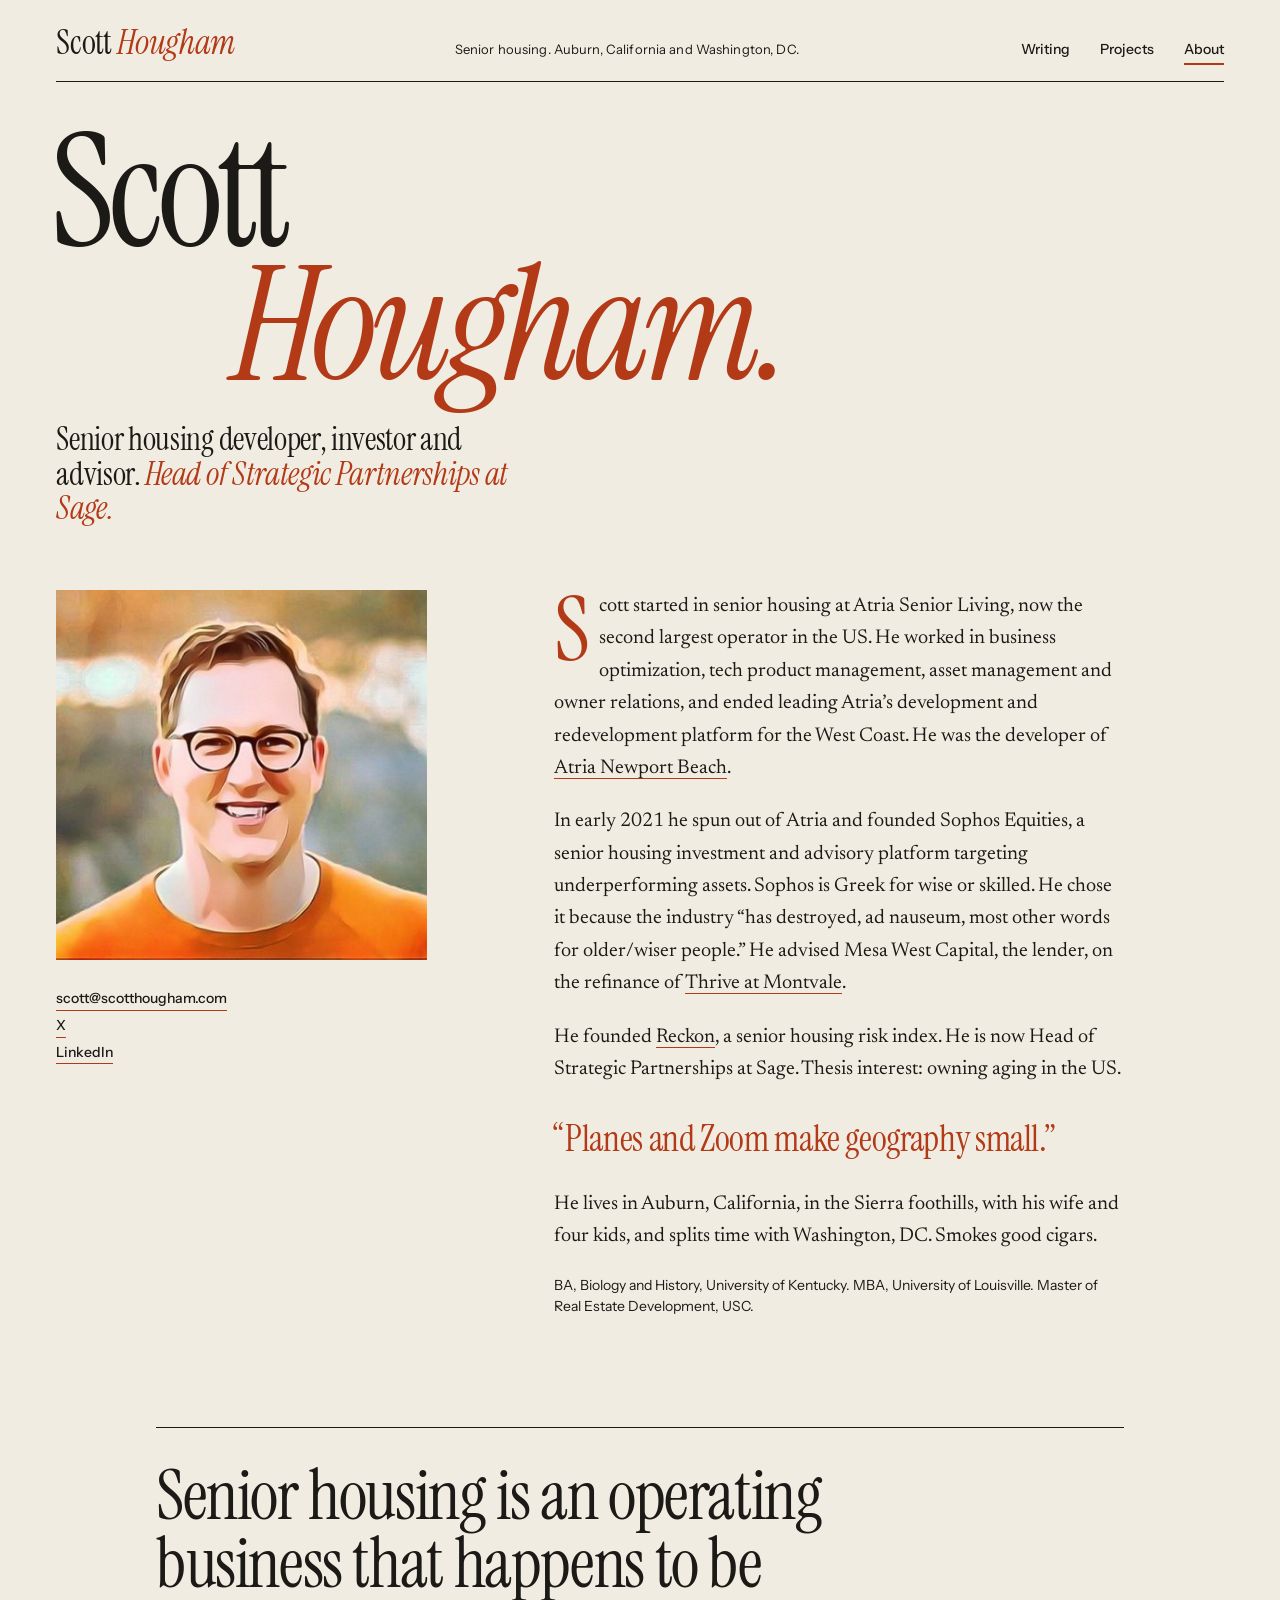
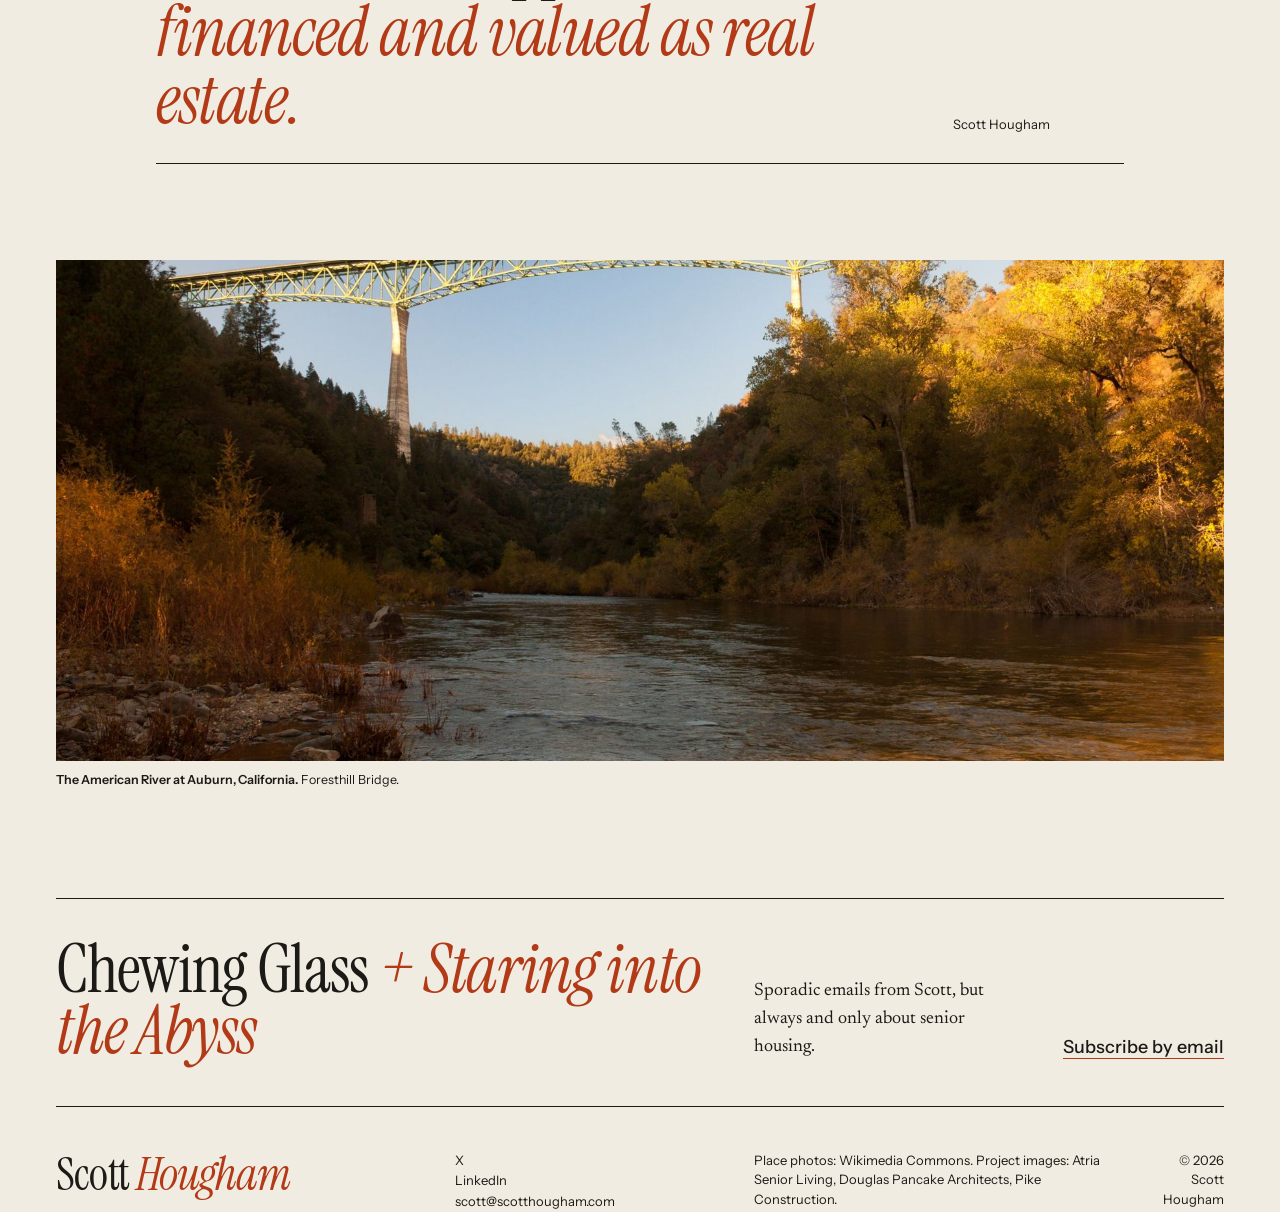
==== about/index.html @ 6f773454 "Launch scotthougham.com: Magazine design" ====
<!doctype html>
<html lang="en">
<head>
<meta charset="utf-8">
<meta name="viewport" content="width=device-width, initial-scale=1">
<title>About Scott Hougham</title>
<meta name="description" content="Scott Hougham is a senior housing developer, investor and advisor, and Head of Strategic Partnerships at Sage. He lives in Auburn, California and splits time with Washington, DC.">
<link rel="canonical" href="https://scotthougham.com/about/">
<meta property="og:type" content="website">
<meta property="og:site_name" content="Scott Hougham">
<meta property="og:title" content="About Scott Hougham">
<meta property="og:description" content="Scott Hougham is a senior housing developer, investor and advisor, and Head of Strategic Partnerships at Sage. He lives in Auburn, California and splits time with Washington, DC.">
<meta property="og:url" content="https://scotthougham.com/about/">
<meta property="og:image" content="https://scotthougham.com/assets/headshot.jpg">
<meta name="twitter:card" content="summary_large_image">
<meta name="theme-color" content="#F1ECE2">
<link rel="icon" href="/favicon.svg" type="image/svg+xml">
<link rel="preconnect" href="https://fonts.googleapis.com">
<link rel="preconnect" href="https://fonts.gstatic.com" crossorigin>
<link href="https://fonts.googleapis.com/css2?family=Instrument+Serif:ital@0;1&amp;family=Newsreader:ital,opsz,wght@0,6..72,300..600;1,6..72,300..600&amp;family=Instrument+Sans:wght@400;500;600&amp;display=swap" rel="stylesheet">
<link rel="stylesheet" href="/style.css">
</head>
<body>
<a class="skip" href="#main">Skip to content</a>
<header class="wrap">
  <div class="mast">
    <a class="name" href="/">Scott <em>Hougham</em></a>
    <span class="where">Senior housing. Auburn, California and Washington, DC.</span>
    <nav aria-label="Main">
      <a href="/writing/">Writing</a>
      <a href="/projects/">Projects</a>
      <a href="/about/" aria-current="page">About</a>
    </nav>
  </div>
</header>
<main id="main">
<header class="wrap page-head">
  <div class="grid">
    <h1 class="huge">Scott <span class="l2">Hougham.</span></h1>
    <p class="lede">Senior housing developer, investor and advisor. <em>Head of Strategic Partnerships at Sage.</em></p>
  </div>
</header>
<section class="wrap ab">
  <div class="grid">
    <figure class="shot"><div class="ph"><img src="/assets/headshot.jpg" width="800" height="800" alt="Scott Hougham" decoding="async" fetchpriority="high" srcset="/assets/headshot-400.jpg 400w, /assets/headshot.jpg 800w" sizes="(max-width:900px) 320px, 30vw"></div></figure>
    <p class="elsewhere">
      <a href="mailto:scott@scotthougham.com">scott@scotthougham.com</a>
      <a href="https://x.com/ScottHougham">X</a>
      <a href="https://www.linkedin.com/in/scotthougham/">LinkedIn</a>
    </p>
    <div class="text">
      <p class="cap">Scott started in senior housing at Atria Senior Living, now the second largest operator in the US. He worked in business optimization, tech product management, asset management and owner relations, and ended leading Atria&rsquo;s development and redevelopment platform for the West Coast. He was the developer of <a href="/projects/#atria">Atria Newport Beach</a>.</p>
      <p>In early 2021 he spun out of Atria and founded Sophos Equities, a senior housing investment and advisory platform targeting underperforming assets. Sophos is Greek for wise or skilled. He chose it because the industry &ldquo;has destroyed, ad nauseum, most other words for older/wiser people.&rdquo; He advised Mesa West Capital, the lender, on the refinance of <a href="/projects/#thrive">Thrive at Montvale</a>.</p>
      <p>He founded <a href="https://reckonindex.com">Reckon</a>, a senior housing risk index. He is now Head of Strategic Partnerships at Sage. Thesis interest: owning aging in the US.</p>
      <p class="q">&ldquo;Planes and Zoom make geography small.&rdquo;</p>
      <p>He lives in Auburn, California, in the Sierra foothills, with his wife and four kids, and splits time with Washington, DC. Smokes good cigars.</p>
      <p class="quiet">BA, Biology and History, University of Kentucky. MBA, University of Louisville. Master of Real Estate Development, USC.</p>
    </div>
  </div>
</section>
<section class="wrap ab-pull">
  <div class="grid">
    <blockquote class="pull">
      <q>Senior housing is an operating business that happens to be <em>financed and valued as real estate.</em></q>
      <cite>Scott Hougham</cite>
    </blockquote>
  </div>
</section>
<section class="wrap place">
  <div class="grid">
    <figure><div class="ph"><img src="/assets/american-river-canyon-1.jpg" width="1800" height="1200" alt="The American River at Auburn with the Foresthill Bridge above" decoding="async" loading="lazy" srcset="/assets/american-river-canyon-1-1000.jpg 1000w, /assets/american-river-canyon-1.jpg 1800w" sizes="100vw"></div>
      <figcaption><b>The American River at Auburn, California.</b> Foresthill Bridge.</figcaption></figure>
  </div>
</section>
<section class="wrap" aria-label="Newsletter">
  <div class="grid letter">
    <h2>Chewing Glass <em>+ Staring into the Abyss</em></h2>
    <p>Sporadic emails from Scott, but always and only about senior housing.</p>
    <p class="go"><a href="mailto:scott@scotthougham.com?subject=Subscribe%20to%20Chewing%20Glass">Subscribe by email</a></p>
  </div>
</section>
</main>
<footer class="wrap">
  <div class="grid">
    <p class="sign"><a href="/">Scott <em>Hougham</em></a></p>
    <p class="links">
      <a href="https://x.com/ScottHougham">X</a>
      <a href="https://www.linkedin.com/in/scotthougham/">LinkedIn</a>
      <a href="mailto:scott@scotthougham.com">scott@scotthougham.com</a>
    </p>
    <p class="credit">Place photos: Wikimedia Commons. Project images: Atria Senior Living, Douglas Pancake Architects, Pike Construction.</p>
    <p class="copy">&copy; 2026 Scott Hougham</p>
  </div>
</footer>
</body>
</html>
---- style.css ----
:root{
  --paper:#F1ECE2;
  --ink:#1C1A16;
  --red:#B23A17;
  --display:"Instrument Serif", Georgia, serif;
  --text:"Newsreader", Georgia, serif;
  --sans:"Instrument Sans", Helvetica, Arial, sans-serif;
  --m:clamp(20px, 4.4vw, 64px);
  --gap:28px;
}
*{box-sizing:border-box;margin:0;padding:0}
html{background:var(--paper);color:var(--ink)}
body{font-family:var(--text);font-size:19px;line-height:1.55;font-optical-sizing:auto;-webkit-font-smoothing:antialiased;text-rendering:optimizeLegibility}
::selection{background:var(--red);color:var(--paper)}
a{color:var(--ink);text-decoration:none}
a:hover{color:var(--red)}
a:focus-visible{outline:2px solid var(--red);outline-offset:3px}
img{display:block;max-width:100%;height:auto}
.ph{overflow:hidden;background:var(--ink)}
.ph img{width:100%;height:100%;object-fit:cover}
em.r,h1 em,h2 em,h3 em{color:var(--red)}
.wrap{padding:0 var(--m)}
.grid{display:grid;grid-template-columns:repeat(12,minmax(0,1fr));column-gap:var(--gap)}
.skip{position:absolute;left:-9999px}
.skip:focus{left:var(--m);top:8px;background:var(--ink);color:var(--paper);padding:6px 10px;font-family:var(--sans);font-size:14px}

/* masthead */
.mast{display:grid;grid-template-columns:repeat(12,minmax(0,1fr));column-gap:var(--gap);align-items:baseline;padding-top:26px;padding-bottom:16px;border-bottom:1px solid var(--ink)}
.mast .name{grid-column:1/5;font-family:var(--display);font-size:34px;line-height:1;letter-spacing:-.01em}
.mast .name em{color:var(--red)}
.mast .where{grid-column:5/9;font-family:var(--sans);font-size:13px;letter-spacing:.01em}
.mast nav{grid-column:9/13;display:flex;justify-content:flex-end;gap:30px;font-family:var(--sans);font-size:14px;font-weight:500}
.mast nav a{border-bottom:2px solid var(--paper);padding-bottom:2px}
.mast nav a:hover{border-bottom-color:var(--red);color:var(--ink)}
.mast nav a[aria-current]{border-bottom-color:var(--red)}

/* shared type */
.huge{font-family:var(--display);font-weight:400;font-size:clamp(64px, 12.4vw, 196px);line-height:.84;letter-spacing:-.035em;margin-left:-.04em;text-wrap:balance}
.huge .l2{display:block;font-style:italic;color:var(--red);padding-left:1.15em}
.byline{grid-column:1/13;display:grid;grid-template-columns:repeat(12,minmax(0,1fr));column-gap:var(--gap);margin-top:34px;padding-top:14px;border-top:1px solid var(--ink);font-family:var(--sans);font-size:13px}
.byline span:nth-child(1){grid-column:1/4}
.byline span:nth-child(2){grid-column:4/7}
.byline span:nth-child(3){grid-column:7/13;text-align:right}
.byline a{border-bottom:1px solid var(--red)}
.sec-h{font-family:var(--display);font-weight:400;font-size:clamp(52px, 7.6vw, 120px);line-height:.88;letter-spacing:-.03em}
.more{font-family:var(--display);font-size:32px;font-style:italic;line-height:1.2}
.more a{color:var(--red);border-bottom:1px solid var(--red)}
.more a:hover{color:var(--ink);border-bottom-color:var(--ink)}
.go{font-family:var(--sans);font-size:14px;font-weight:500}
.go a{border-bottom:1px solid var(--red)}
figure figcaption{font-family:var(--sans);font-size:12.5px;line-height:1.4;margin-top:10px;max-width:34em}
figure figcaption b{font-weight:600}

/* home cover */
.cover{padding-top:44px}
.cover h1{grid-column:1/13}
.dek{grid-column:1/5;margin-top:30px;font-family:var(--display);font-size:clamp(28px, 2.5vw, 38px);line-height:1.08;letter-spacing:-.01em}
.dek em{color:var(--red)}
.cover .body{grid-column:5/13;margin-top:30px;columns:2;column-gap:var(--gap)}
.cover .body p{margin-bottom:.9em;hyphens:auto;text-wrap:pretty}
.cap::first-letter{float:left;font-family:var(--display);font-size:5.6em;line-height:.8;padding:.06em .08em 0 0;color:var(--red)}
.pull{grid-column:2/12;margin:56px 0 0;padding:34px 0 30px;border-top:1px solid var(--ink);border-bottom:1px solid var(--ink);display:grid;grid-template-columns:repeat(10,minmax(0,1fr));column-gap:var(--gap)}
.pull q{grid-column:1/9;font-family:var(--display);font-size:clamp(40px, 5.4vw, 84px);line-height:.98;letter-spacing:-.02em;quotes:none}
.pull q em{color:var(--red)}
.pull cite{grid-column:9/11;align-self:end;font-family:var(--sans);font-style:normal;font-size:13px;line-height:1.4}
.cover .more{grid-column:5/13;margin-top:34px}

/* contents */
.toc{margin-top:120px;padding-top:22px;border-top:4px solid var(--ink)}
.toc .head{grid-column:1/5}
.toc .intro{margin-top:22px;font-size:17px;line-height:1.5;max-width:20em}
.toc .intro a{border-bottom:1px solid var(--red)}
.toc ol{grid-column:5/13;list-style:none}
.toc ol > li{border-bottom:1px solid var(--ink)}
.toc ol > li:first-child{border-top:1px solid var(--ink)}
.toc .row{display:grid;grid-template-columns:120px minmax(0,1fr);column-gap:var(--gap);padding:22px 0 24px}
.toc .date{font-family:var(--sans);font-size:13px;padding-top:12px}
.toc .t{font-family:var(--display);font-size:clamp(32px, 3.4vw, 52px);line-height:1;letter-spacing:-.015em;display:block}
.toc .d{display:block;margin-top:8px;font-size:17px;line-height:1.45;max-width:36em}
.toc a.row:hover .t{color:var(--red)}
.toc a.row:hover .d{color:var(--ink)}
.toc .t i{font-style:italic;color:var(--red)}
.toc .parts{list-style:none;margin-top:16px;font-size:17px;line-height:1.45}
.toc .parts li{padding:6px 0;border-top:1px solid var(--ink)}
.toc .parts li:last-child{border-bottom:1px solid var(--ink)}
.toc .parts a{display:block}
.toc .parts a b{font-weight:500;font-family:var(--display);font-size:26px;line-height:1.1;display:block;letter-spacing:-.01em}
.toc .parts a:hover b{color:var(--red)}
.toc .parts a span{display:block;font-size:16px}
.toc .parts a:hover span{color:var(--ink)}
.toc .parts .date{padding-top:0;margin-right:8px}

/* features */
.feature{margin-top:140px}
.f-head{grid-column:1/13;display:grid;grid-template-columns:repeat(12,minmax(0,1fr));column-gap:var(--gap);align-items:end;margin-bottom:28px}
.f-head h2{grid-column:1/9}
.f-head p{grid-column:9/13;font-size:18px;line-height:1.5}
.f-head p b{font-weight:600}

.atria .big{grid-column:1/10}
.atria .big .ph{aspect-ratio:16/9}
.atria .side{grid-column:10/13;display:flex;flex-direction:column;justify-content:space-between}
.atria .side .ph{aspect-ratio:696/418}
.atria .side p{font-family:var(--display);font-size:30px;line-height:1.08;letter-spacing:-.01em;padding:22px 0;border-top:1px solid var(--ink);border-bottom:1px solid var(--ink);margin-bottom:28px}
.atria .side p em{color:var(--red)}
.atria .ext{grid-column:4/9;margin-top:40px}
.atria .ext .ph{aspect-ratio:696/365}
.atria .extnote{grid-column:9/12;margin-top:40px;align-self:end;font-size:17px}

.thrive .tall{grid-column:1/6;grid-row:2/5}
.thrive .tall .ph{aspect-ratio:967/1200}
.thrive .wide{grid-column:7/13;grid-row:2}
.thrive .wide .ph{aspect-ratio:3/2}
.thrive .note{grid-column:7/12;grid-row:3;align-self:end;margin-top:28px}
.thrive .note p{font-size:18px;margin-bottom:.8em}
.thrive .note .lead{font-family:var(--display);font-size:clamp(30px, 2.6vw, 40px);line-height:1.06;letter-spacing:-.01em}
.thrive .note .lead em{color:var(--red)}
.thrive .note cite{font-family:var(--sans);font-style:normal;font-size:13px}
.thrive .dusk{grid-column:7/10;grid-row:4;margin-top:28px}
.thrive .dusk .ph{aspect-ratio:3/2}
.thrive .dusk2{grid-column:10/13;grid-row:4;margin-top:28px}
.thrive .dusk2 .ph{aspect-ratio:3/2}

/* reckon */
.reckon{margin-top:150px;background:var(--ink);color:var(--paper);padding:70px var(--m) 64px}
.reckon a{color:var(--paper)}
.reckon a:hover{color:var(--red)}
.reckon ::selection{background:var(--red);color:var(--paper)}
.reckon .word{grid-column:1/13;font-family:var(--display);font-weight:400;font-size:clamp(96px, 23vw, 360px);line-height:.78;letter-spacing:-.05em;margin-left:-.05em}
.reckon .word em{color:var(--red)}
.reckon .r1{grid-column:1/5;margin-top:36px;font-family:var(--display);font-size:clamp(28px, 2.6vw, 40px);line-height:1.06}
.reckon .r2{grid-column:6/10;margin-top:40px;font-size:18px}
.reckon .r2 q{font-style:italic}
.reckon .r3{grid-column:10/13;margin-top:40px;font-family:var(--sans);font-size:14px;font-weight:500;text-align:right}
.reckon .r3 a{border-bottom:1px solid var(--red)}

/* home about */
.about{margin-top:130px}
.about h2{grid-column:1/8}
.about .shot{grid-column:9/13;grid-row:1/3}
.about .shot .ph{aspect-ratio:1/1}
.about .bio{grid-column:1/5;margin-top:40px}
.about .bio p{margin-bottom:.9em}
.about .bio p:first-child::first-line{font-variant:small-caps;letter-spacing:.03em}
.about .bio2{grid-column:5/8;margin-top:40px;font-size:17px}
.about .bio2 p{margin-bottom:.9em}
.about .bio2 .go{margin-top:1.4em}
.about .bio2 .q{font-family:var(--display);font-size:30px;line-height:1.05;color:var(--red);margin-bottom:.6em}

/* newsletter */
.letter{margin-top:110px;border-top:1px solid var(--ink);border-bottom:1px solid var(--ink);padding:40px 0 44px}
.letter h2{grid-column:1/8;font-family:var(--display);font-weight:400;font-size:clamp(40px, 5.2vw, 80px);line-height:.92;letter-spacing:-.02em}
.letter p{grid-column:8/11;align-self:end;font-size:18px}
.letter .go{grid-column:11/13;align-self:end;text-align:right}

/* footer */
footer{margin-top:44px;padding-bottom:44px}
footer .grid > *{font-family:var(--sans);font-size:13px;line-height:1.5}
footer .grid > .sign{grid-column:1/5;font-family:var(--display);font-size:46px;line-height:1;letter-spacing:-.02em}
footer .sign em{color:var(--red)}
footer .links{grid-column:5/8;display:flex;flex-direction:column}
footer .links a{width:max-content;border-bottom:1px solid var(--paper)}
footer .links a:hover{border-bottom-color:var(--red)}
footer .credit{grid-column:8/12}
footer .copy{grid-column:12/13;text-align:right}

/* page heads (writing, projects, about, 404) */
.page-head{padding-top:44px}
.page-head h1{grid-column:1/13}
.page-head .lede{grid-column:1/6;margin-top:30px;font-family:var(--display);font-size:clamp(28px, 2.5vw, 38px);line-height:1.08;letter-spacing:-.01em}
.page-head .lede em{color:var(--red)}
.page-head + .wrap .toc,.page-head + section .toc{margin-top:80px}

/* article */
.article{padding-top:44px}
.article h1{grid-column:1/13;font-family:var(--display);font-weight:400;font-size:clamp(60px, 10vw, 164px);line-height:.86;letter-spacing:-.035em;margin-left:-.04em;text-wrap:balance}
.article h1.long{font-size:clamp(48px, 6.6vw, 108px);line-height:.9}
.article h1 .l2{display:block;font-style:italic;color:var(--red);padding-left:1.15em}
.article h1.long .l2{padding-left:0}
.article h1 em{font-style:italic}
.article .aside{grid-column:1/5;margin-top:44px}
.article .aside .dek{margin-top:0;position:sticky;top:32px}
.prose{grid-column:5/11;margin-top:44px;max-width:680px;font-size:20px;line-height:1.62}
.prose p,.prose ul,.prose ol{margin-bottom:1.05em;text-wrap:pretty;hyphens:auto}
.prose a{border-bottom:1px solid var(--red)}
.prose strong{font-weight:600}
.prose ul,.prose ol{padding-left:1.4em}
.prose li{margin-bottom:.55em;padding-left:.3em}
.prose li::marker{color:var(--red);font-family:var(--sans);font-size:.8em;font-weight:500}
.prose .note{font-style:italic;font-size:18px;margin-bottom:1.6em;padding-bottom:1.2em;border-bottom:1px solid var(--ink)}
.prose .note em,.prose .note i{font-style:italic}
.prose p.cap::first-letter{font-size:4.4em;line-height:.82;padding:.05em .1em 0 0}
.prose p:last-child::after{content:"";display:inline-block;width:.55em;height:.55em;background:var(--red);margin-left:.4em;vertical-align:baseline}
.colophon{grid-column:5/11;max-width:680px;margin-top:28px;padding-top:16px;border-top:1px solid var(--ink);font-family:var(--sans);font-size:14px}
.colophon a{border-bottom:1px solid var(--red)}

.series{grid-column:5/11;max-width:680px;margin-top:64px}
.series h2{font-family:var(--display);font-weight:400;font-size:44px;line-height:1;letter-spacing:-.015em}
.series p{font-size:17px;margin-top:8px}
.series ol{list-style:none;margin-top:18px;border-top:1px solid var(--ink)}
.series li{border-bottom:1px solid var(--ink)}
.series li a,.series li span.here{display:grid;grid-template-columns:100px minmax(0,1fr);column-gap:20px;padding:12px 0;font-size:18px;line-height:1.35}
.series li small{font-family:var(--sans);font-size:13px;padding-top:3px}
.series li span.here{color:var(--red)}
.series li span.here b{font-weight:400;font-style:italic}

.pn{margin-top:110px;padding-top:22px;border-top:4px solid var(--ink)}
.pn a{grid-column:span 6;display:block;padding-bottom:6px}
.pn a.next{grid-column:7/13;text-align:right}
.pn .t{display:block;font-family:var(--display);font-size:clamp(34px, 3.8vw, 58px);line-height:1;letter-spacing:-.015em;text-wrap:balance}
.pn .meta{display:block;margin-top:12px;font-family:var(--sans);font-size:13px}
.pn a:hover .t{color:var(--red)}
.pn a:hover .meta{color:var(--ink)}

/* projects page */
.thrive-more{grid-column:1/13;display:grid;grid-template-columns:repeat(12,minmax(0,1fr));column-gap:var(--gap);margin-top:48px}
.thrive-more figure:nth-child(1){grid-column:1/8}
.thrive-more figure:nth-child(2){grid-column:8/13}
.thrive-more .ph{aspect-ratio:3/2}

/* about page */
.ab{margin-top:64px}
.ab .shot{grid-column:1/5;align-self:start}
.ab .shot .ph{aspect-ratio:1/1}
.ab .text{grid-column:6/12;grid-row:1/span 3;max-width:680px;font-size:20px;line-height:1.62}
.ab .text p{margin-bottom:1.05em;text-wrap:pretty}
.ab .text a{border-bottom:1px solid var(--red)}
.ab .text p.cap::first-letter{font-size:4.4em;line-height:.82;padding:.05em .1em 0 0}
.ab .text .q{font-family:var(--display);font-size:clamp(30px, 2.8vw, 42px);line-height:1.05;color:var(--red);margin:1em 0 .8em;letter-spacing:-.01em}
.ab .text .quiet{font-family:var(--sans);font-size:14px;line-height:1.5;margin-top:1.6em}
.ab .elsewhere{grid-column:1/5;align-self:start;margin-top:28px;font-family:var(--sans);font-size:14px;font-weight:500;display:flex;flex-direction:column;gap:4px}
.ab .elsewhere a{width:max-content;border-bottom:1px solid var(--red)}
.ab-pull{margin-top:96px}
.ab-pull .pull{margin-top:0}
.place{margin-top:96px}
.place figure{grid-column:1/13}
.place .ph{aspect-ratio:21/9}

/* 404 */
.lost .lede{grid-column:1/7}
.lost .more{grid-column:1/13;margin-top:40px}

@media (max-width:900px){
  body{font-size:18px}
  .grid,.mast,.byline,.f-head,.pull,.thrive-more{grid-template-columns:minmax(0,1fr);column-gap:0}
  .grid > *,.mast > *,.byline > *,.f-head > *,.pull > *,.thrive-more > *{grid-column:1/-1 !important;grid-row:auto !important}
  .mast{padding-top:18px;row-gap:10px}
  .mast .where{display:none}
  .mast nav{justify-content:flex-start;gap:22px}
  .mast .name{font-size:30px}
  .cover,.page-head,.article{padding-top:28px}
  .huge{font-size:clamp(58px, 17vw, 120px);line-height:.86}
  .huge .l2,.article h1 .l2{padding-left:.6em}
  .article h1{font-size:clamp(52px, 14.5vw, 110px);line-height:.88}
  .article h1.long{font-size:clamp(40px, 10.6vw, 80px)}
  .article h1.long .l2{padding-left:0}
  .byline{row-gap:2px;margin-top:26px}
  .byline span{text-align:left !important}
  .dek{margin-top:24px}
  .cover .body{columns:1;margin-top:22px}
  .pull{margin-top:28px;padding:24px 0;row-gap:16px}
  .cover .more{margin-top:24px;font-size:28px}
  .toc{margin-top:84px}
  .toc ol{margin-top:30px}
  .toc .row{grid-template-columns:minmax(0,1fr);row-gap:4px}
  .toc .date{padding-top:0}
  .feature{margin-top:96px}
  .f-head{row-gap:16px}
  .atria .side p{margin:22px 0}
  .atria .side figure{margin-top:0}
  .atria .ext,.atria .extnote{margin-top:24px}
  .thrive .tall,.thrive .wide{margin-bottom:24px}
  .thrive .note{margin-top:0;margin-bottom:12px}
  .thrive .dusk,.thrive .dusk2{margin-top:12px}
  .thrive-more{margin-top:24px;row-gap:24px}
  .reckon{margin-top:96px;padding-top:48px;padding-bottom:48px}
  .reckon .r2,.reckon .r3{margin-top:20px;text-align:left}
  .about{margin-top:96px}
  .about .shot{margin-top:28px;max-width:280px}
  .about .bio,.about .bio2{margin-top:24px}
  .letter{margin-top:72px}
  .letter p,.letter .go{margin-top:18px;text-align:left}
  .article .aside{margin-top:30px}
  .article .aside .dek{position:static;font-size:28px}
  .prose{margin-top:26px;font-size:19px;line-height:1.6}
  .series{margin-top:48px}
  .series li a,.series li span.here{grid-template-columns:minmax(0,1fr);row-gap:2px}
  .pn{margin-top:72px;row-gap:28px}
  .pn a.next{text-align:left}
  .ab{margin-top:36px;row-gap:28px}
  .ab .shot{max-width:320px}
  .ab .text{font-size:19px}
  .ab-pull,.place{margin-top:64px}
  .place .ph{aspect-ratio:3/2}
  footer .grid{row-gap:20px}
  footer .copy{text-align:left}
}
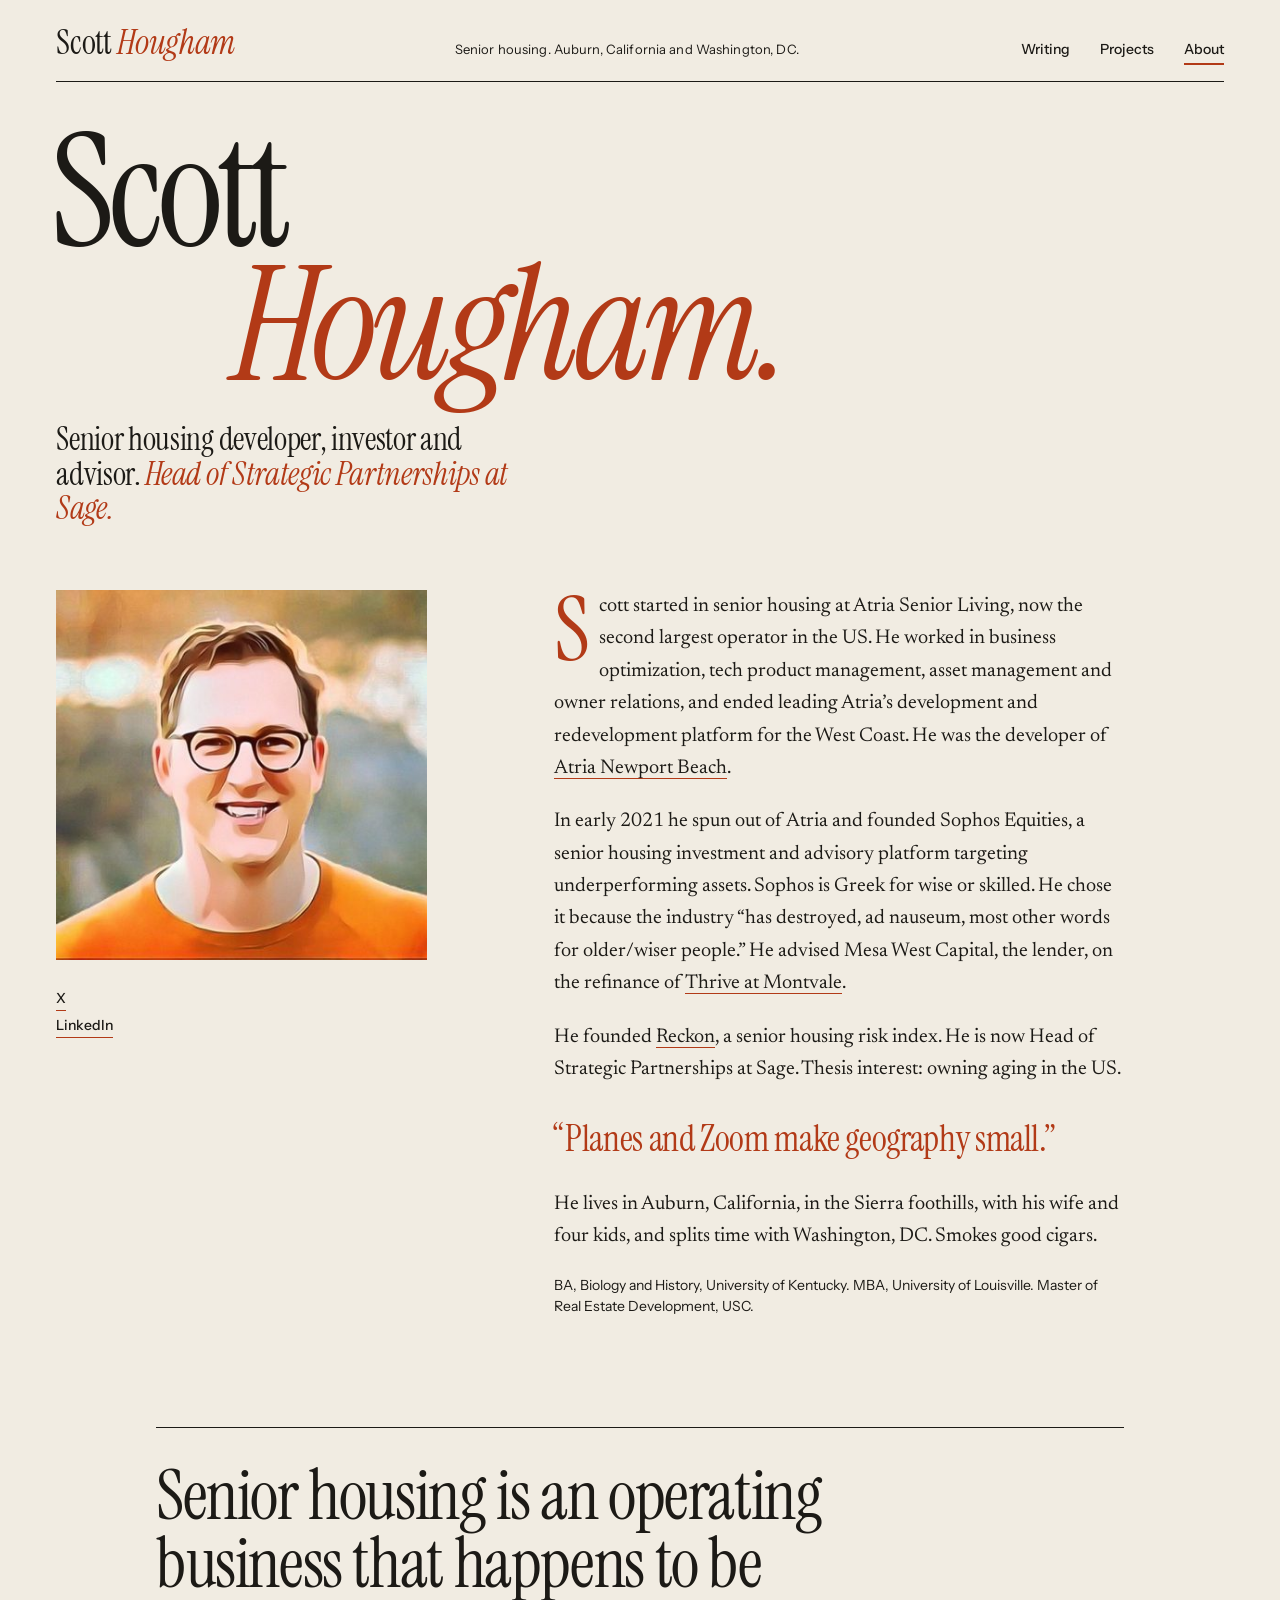
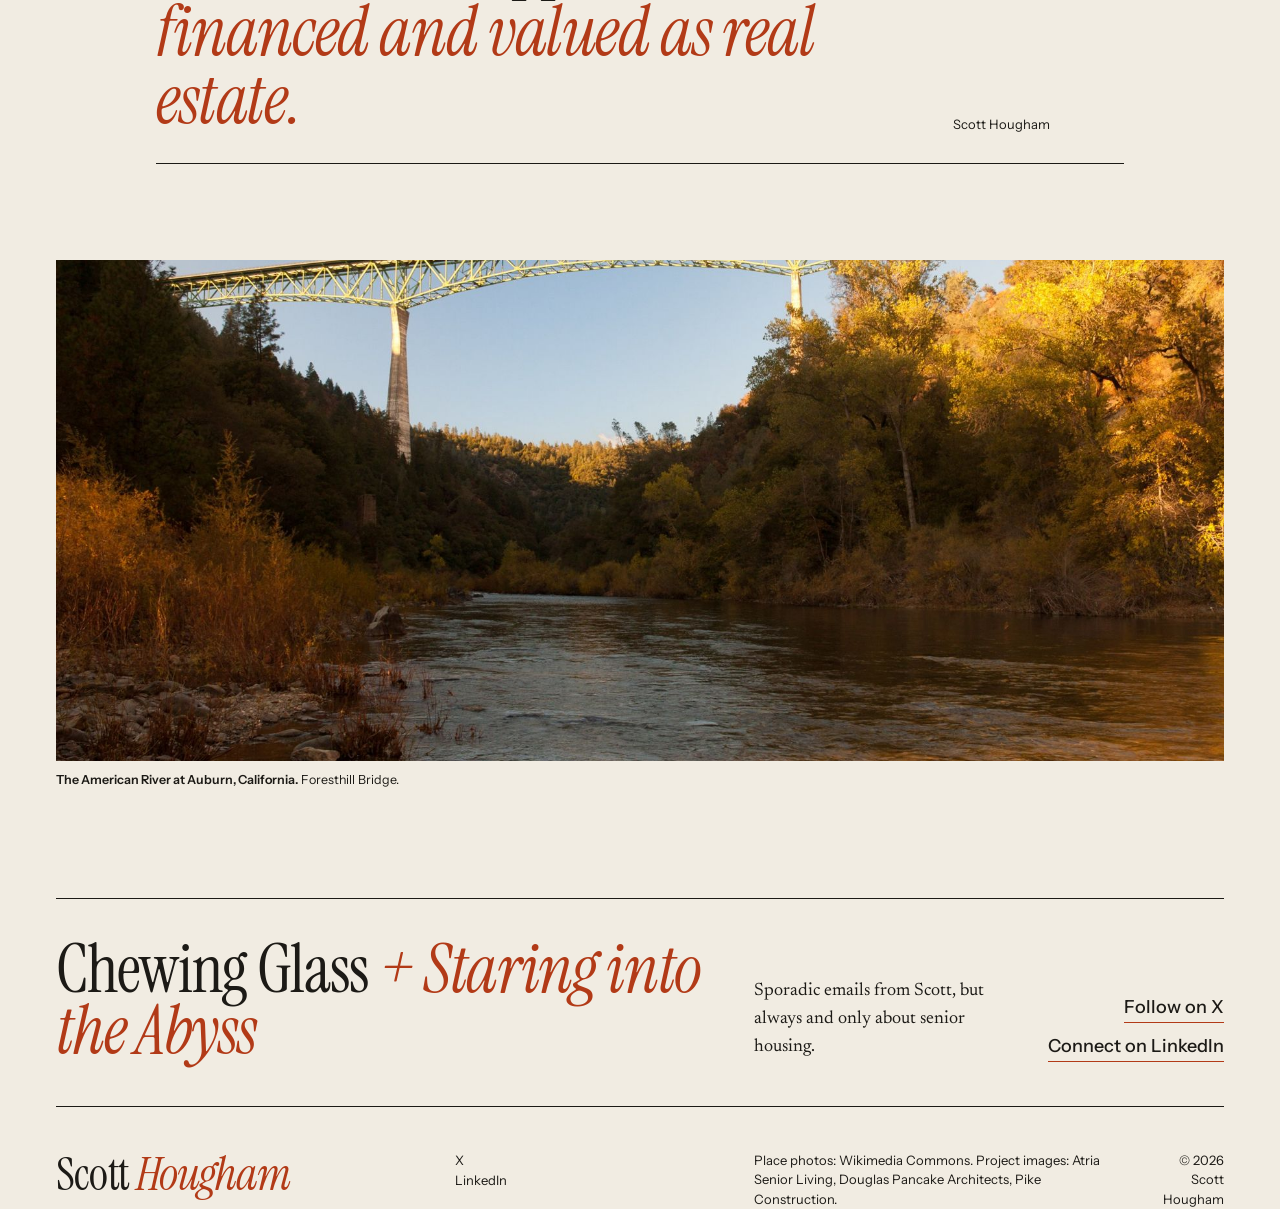
==== commit 4ec55d3e: "Remove email from site; contact via X and LinkedIn" ====
--- a/about/index.html
+++ b/about/index.html
@@ -44,7 +44,6 @@
   <div class="grid">
     <figure class="shot"><div class="ph"><img src="/assets/headshot.jpg" width="800" height="800" alt="Scott Hougham" decoding="async" fetchpriority="high" srcset="/assets/headshot-400.jpg 400w, /assets/headshot.jpg 800w" sizes="(max-width:900px) 320px, 30vw"></div></figure>
     <p class="elsewhere">
-      <a href="mailto:scott@scotthougham.com">scott@scotthougham.com</a>
       <a href="https://x.com/ScottHougham">X</a>
       <a href="https://www.linkedin.com/in/scotthougham/">LinkedIn</a>
     </p>
@@ -76,7 +75,7 @@
   <div class="grid letter">
     <h2>Chewing Glass <em>+ Staring into the Abyss</em></h2>
     <p>Sporadic emails from Scott, but always and only about senior housing.</p>
-    <p class="go"><a href="mailto:scott@scotthougham.com?subject=Subscribe%20to%20Chewing%20Glass">Subscribe by email</a></p>
+    <p class="go"><a href="https://x.com/ScottHougham">Follow on X</a><a href="https://www.linkedin.com/in/scotthougham/">Connect on LinkedIn</a></p>
   </div>
 </section>
 </main>
@@ -86,7 +85,6 @@
     <p class="links">
       <a href="https://x.com/ScottHougham">X</a>
       <a href="https://www.linkedin.com/in/scotthougham/">LinkedIn</a>
-      <a href="mailto:scott@scotthougham.com">scott@scotthougham.com</a>
     </p>
     <p class="credit">Place photos: Wikimedia Commons. Project images: Atria Senior Living, Douglas Pancake Architects, Pike Construction.</p>
     <p class="copy">&copy; 2026 Scott Hougham</p>
--- a/style.css
+++ b/style.css
@@ -151,7 +151,8 @@
 .letter{margin-top:110px;border-top:1px solid var(--ink);border-bottom:1px solid var(--ink);padding:40px 0 44px}
 .letter h2{grid-column:1/8;font-family:var(--display);font-weight:400;font-size:clamp(40px, 5.2vw, 80px);line-height:.92;letter-spacing:-.02em}
 .letter p{grid-column:8/11;align-self:end;font-size:18px}
-.letter .go{grid-column:11/13;align-self:end;text-align:right}
+.letter .go{grid-column:11/13;align-self:end;display:flex;flex-direction:column;align-items:flex-end;gap:10px}
+.letter .go a{width:max-content}
 
 /* footer */
 footer{margin-top:44px;padding-bottom:44px}
@@ -280,6 +281,7 @@
   .about .bio,.about .bio2{margin-top:24px}
   .letter{margin-top:72px}
   .letter p,.letter .go{margin-top:18px;text-align:left}
+  .letter .go{align-items:flex-start}
   .article .aside{margin-top:30px}
   .article .aside .dek{position:static;font-size:28px}
   .prose{margin-top:26px;font-size:19px;line-height:1.6}
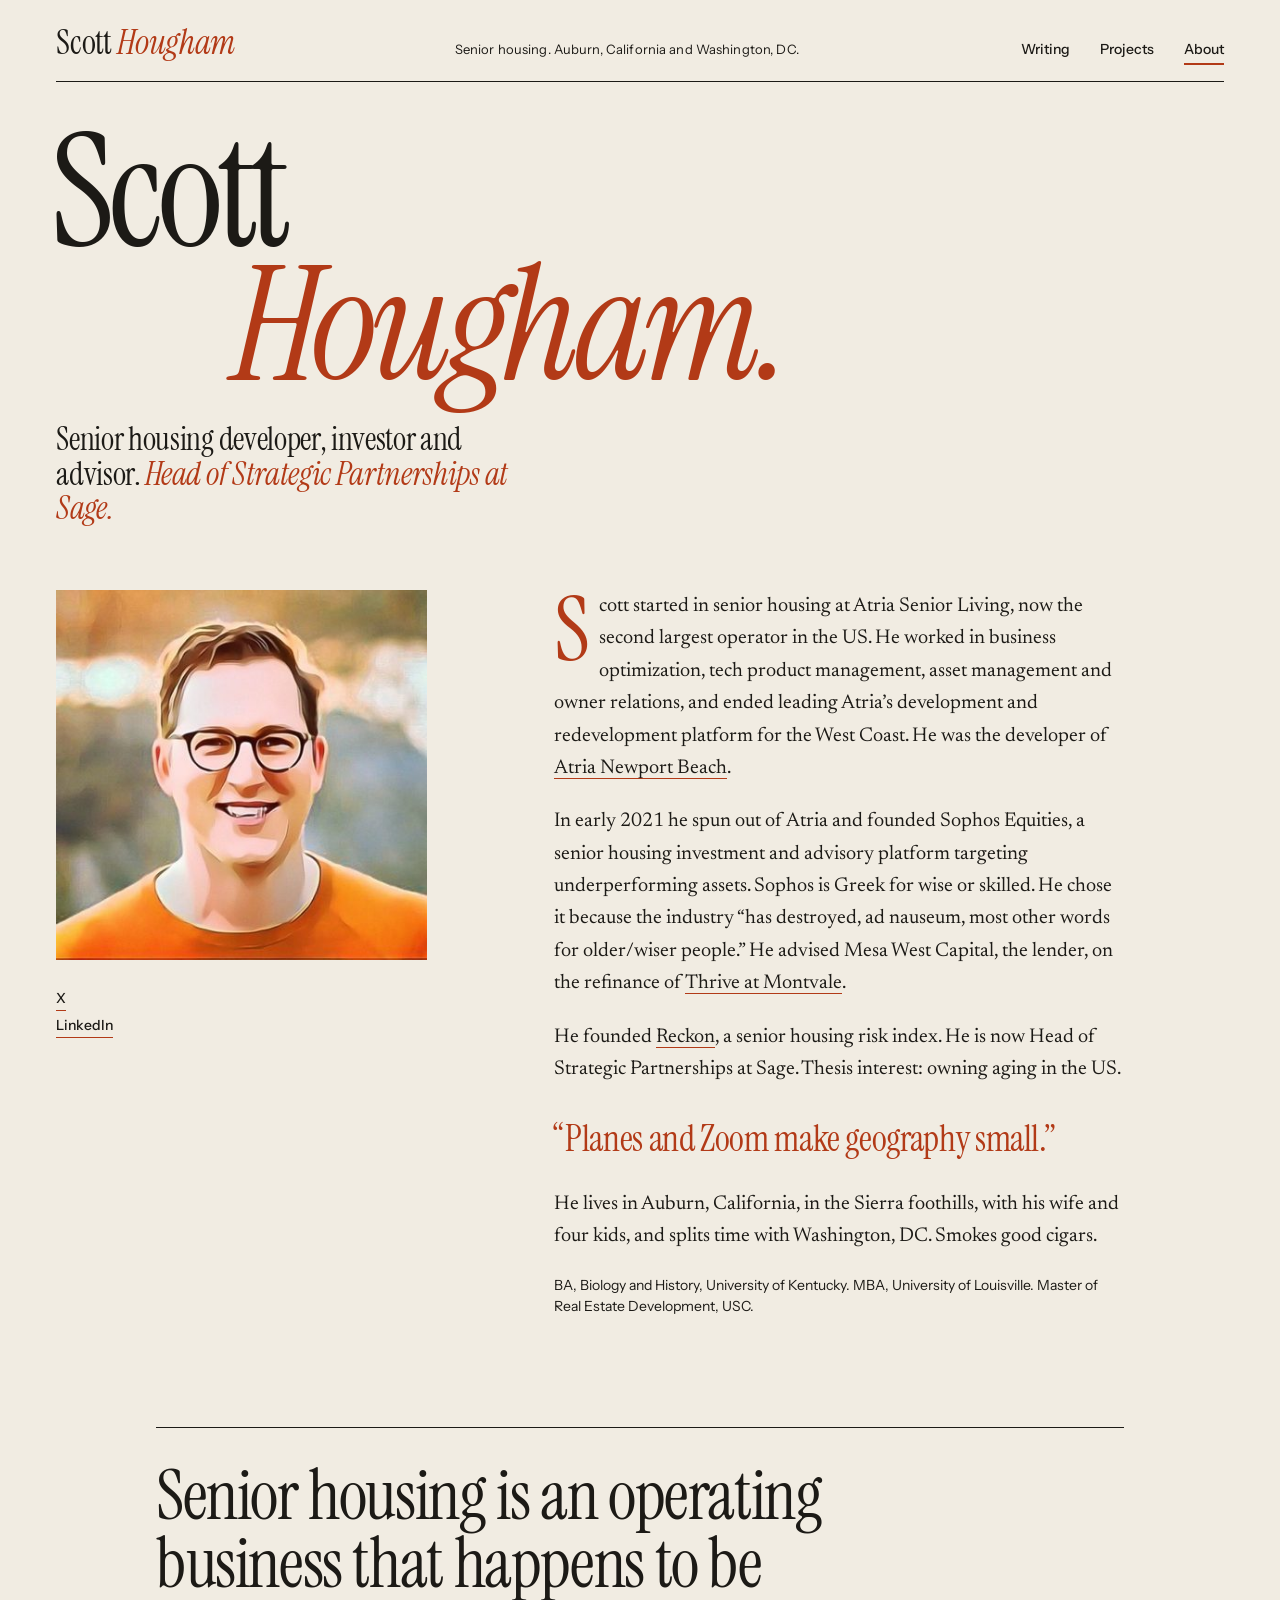
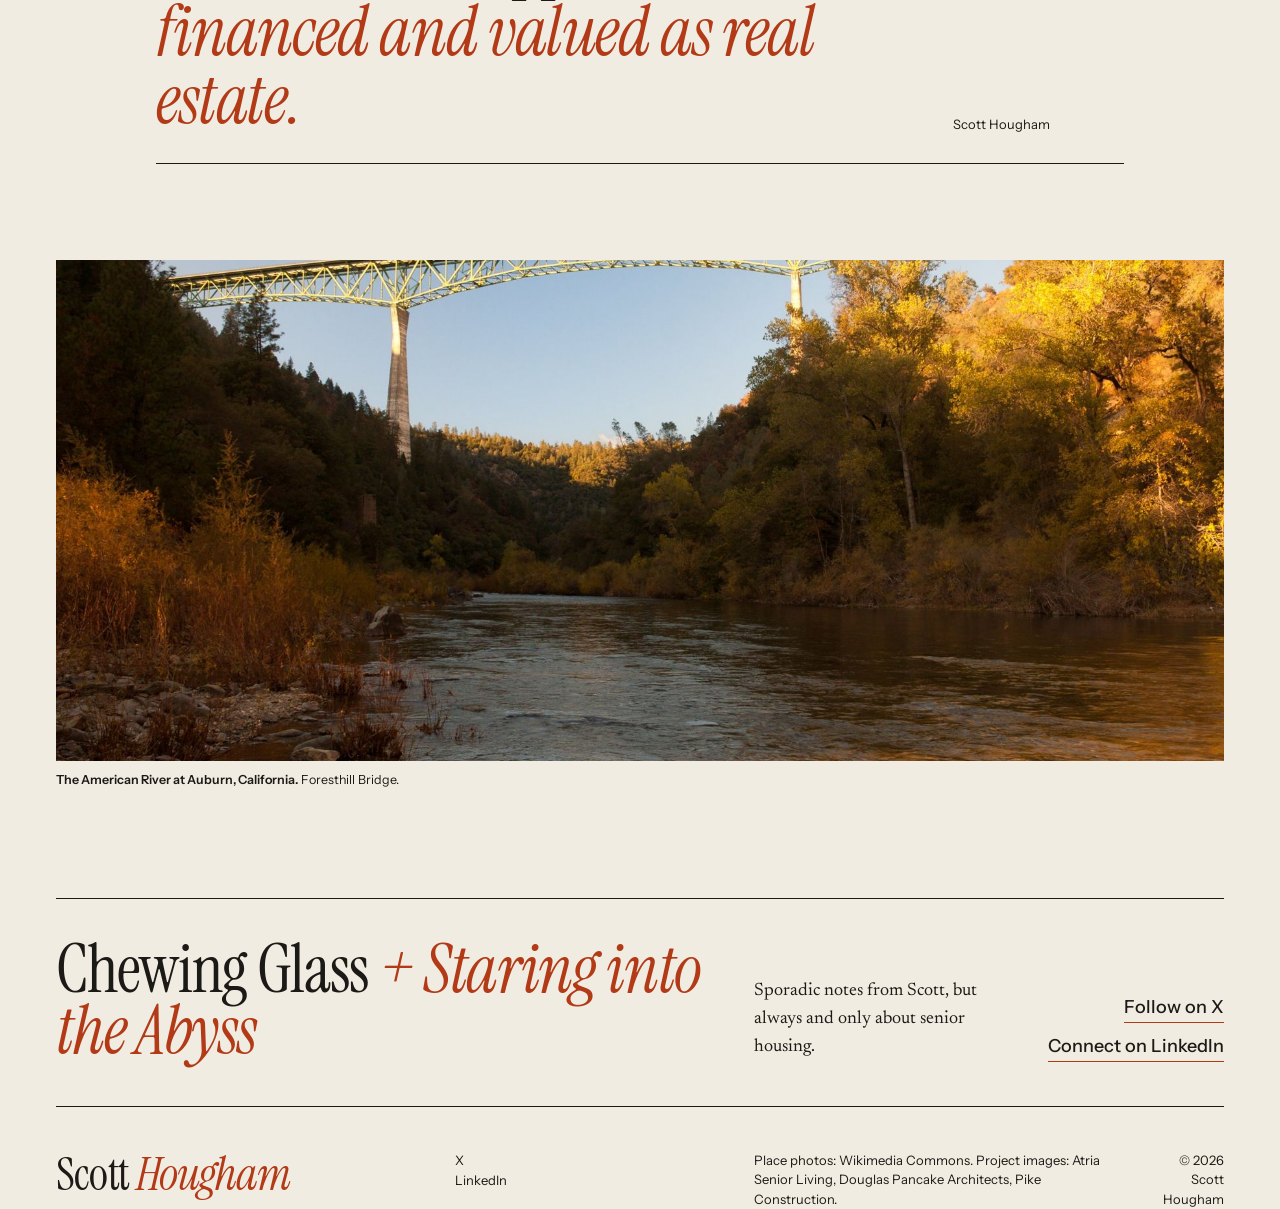
==== commit 7e5597bc: "Newsletter blurb: notes instead of emails" ====
--- a/about/index.html
+++ b/about/index.html
@@ -74,7 +74,7 @@
 <section class="wrap" aria-label="Newsletter">
   <div class="grid letter">
     <h2>Chewing Glass <em>+ Staring into the Abyss</em></h2>
-    <p>Sporadic emails from Scott, but always and only about senior housing.</p>
+    <p>Sporadic notes from Scott, but always and only about senior housing.</p>
     <p class="go"><a href="https://x.com/ScottHougham">Follow on X</a><a href="https://www.linkedin.com/in/scotthougham/">Connect on LinkedIn</a></p>
   </div>
 </section>
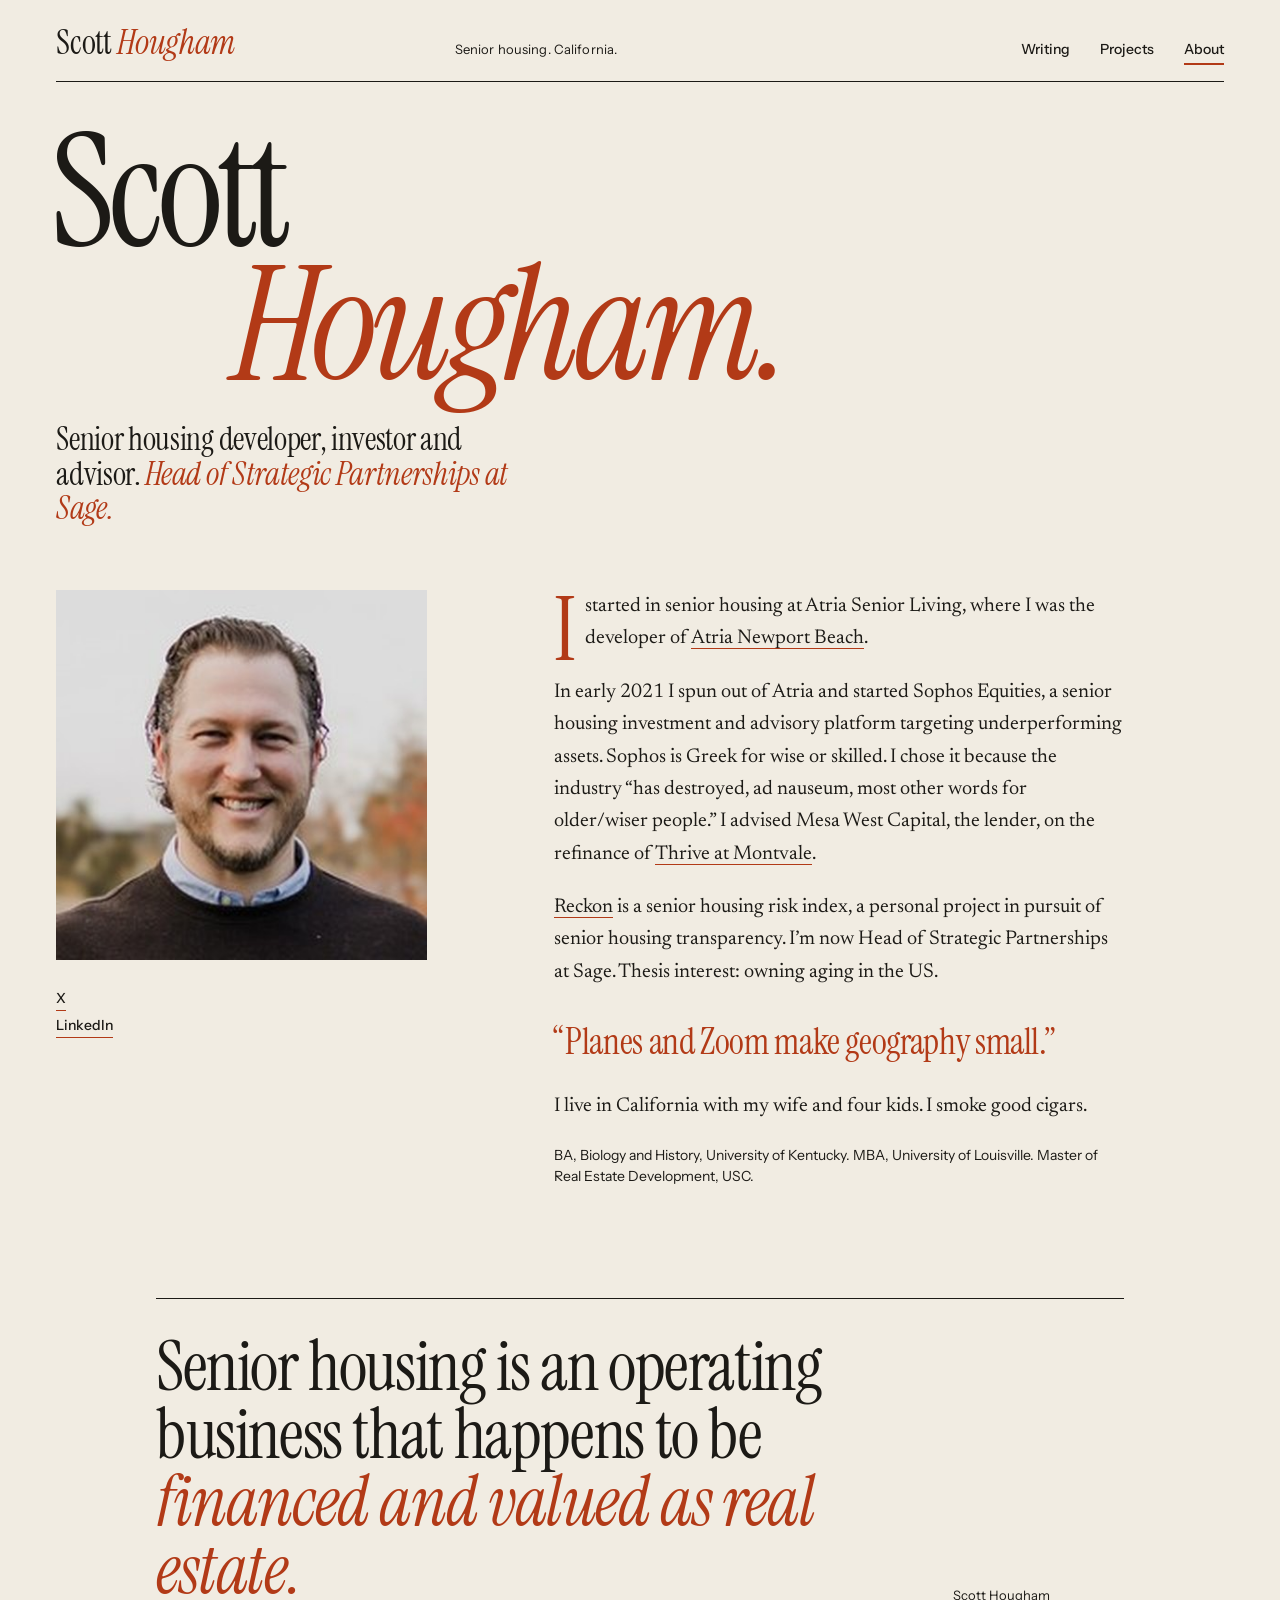
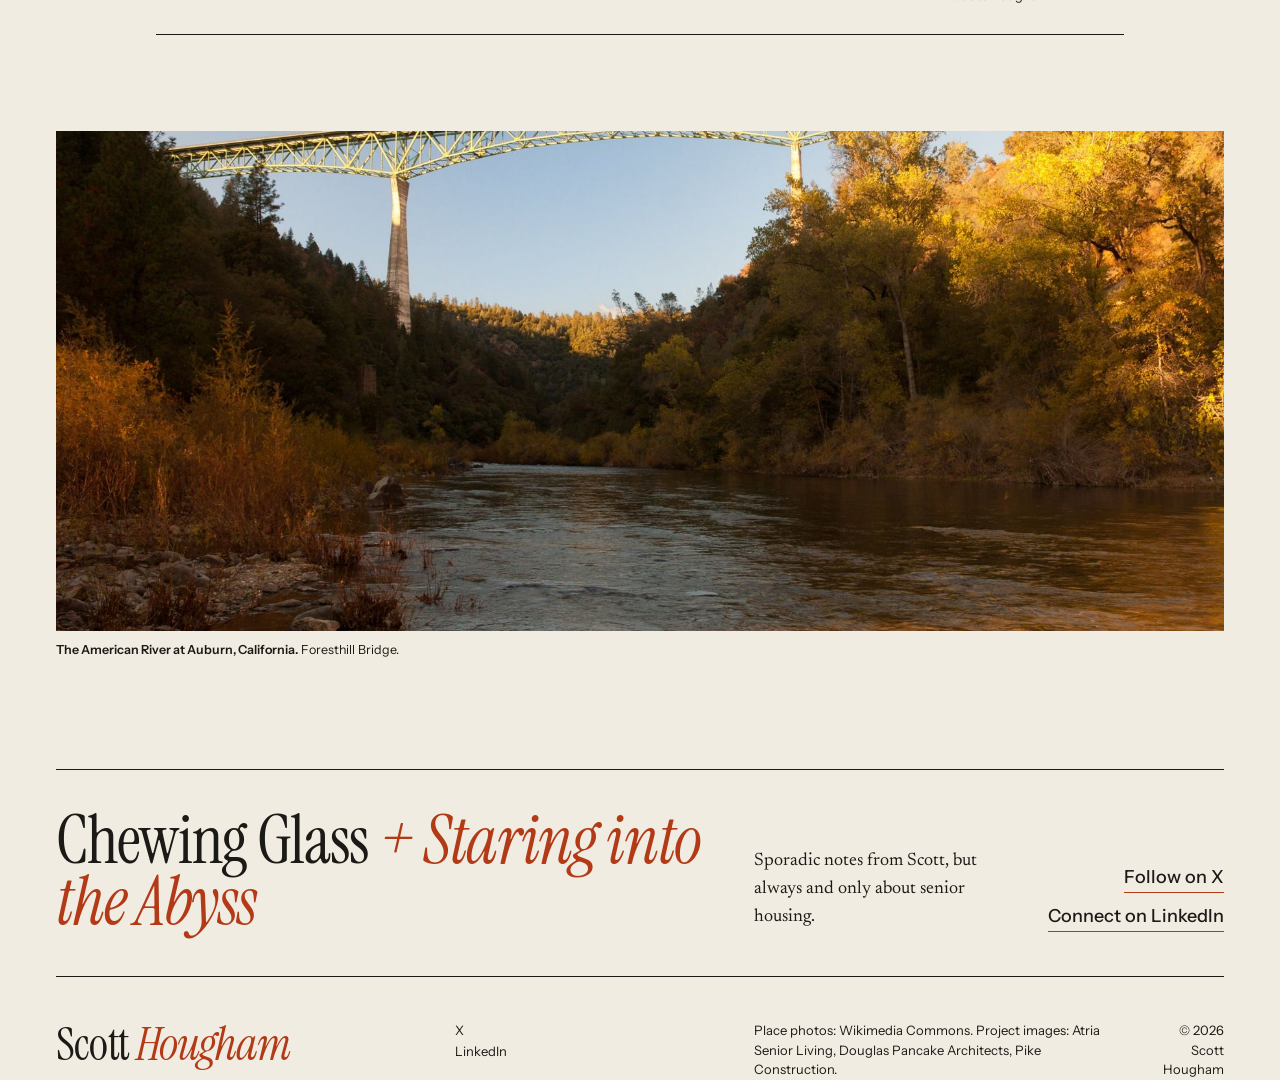
==== commit 10541cfc: "Copy edits: location to California, first-person bio, Atria role, Reckon line, LinkedIn headshot" ====
--- a/about/index.html
+++ b/about/index.html
@@ -4,12 +4,12 @@
 <meta charset="utf-8">
 <meta name="viewport" content="width=device-width, initial-scale=1">
 <title>About Scott Hougham</title>
-<meta name="description" content="Scott Hougham is a senior housing developer, investor and advisor, and Head of Strategic Partnerships at Sage. He lives in Auburn, California and splits time with Washington, DC.">
+<meta name="description" content="Senior housing developer, investor and advisor, and Head of Strategic Partnerships at Sage. Based in California.">
 <link rel="canonical" href="https://scotthougham.com/about/">
 <meta property="og:type" content="website">
 <meta property="og:site_name" content="Scott Hougham">
 <meta property="og:title" content="About Scott Hougham">
-<meta property="og:description" content="Scott Hougham is a senior housing developer, investor and advisor, and Head of Strategic Partnerships at Sage. He lives in Auburn, California and splits time with Washington, DC.">
+<meta property="og:description" content="Senior housing developer, investor and advisor, and Head of Strategic Partnerships at Sage. Based in California.">
 <meta property="og:url" content="https://scotthougham.com/about/">
 <meta property="og:image" content="https://scotthougham.com/assets/headshot.jpg">
 <meta name="twitter:card" content="summary_large_image">
@@ -25,7 +25,7 @@
 <header class="wrap">
   <div class="mast">
     <a class="name" href="/">Scott <em>Hougham</em></a>
-    <span class="where">Senior housing. Auburn, California and Washington, DC.</span>
+    <span class="where">Senior housing. California.</span>
     <nav aria-label="Main">
       <a href="/writing/">Writing</a>
       <a href="/projects/">Projects</a>
@@ -42,17 +42,17 @@
 </header>
 <section class="wrap ab">
   <div class="grid">
-    <figure class="shot"><div class="ph"><img src="/assets/headshot.jpg" width="800" height="800" alt="Scott Hougham" decoding="async" fetchpriority="high" srcset="/assets/headshot-400.jpg 400w, /assets/headshot.jpg 800w" sizes="(max-width:900px) 320px, 30vw"></div></figure>
+    <figure class="shot"><div class="ph"><img src="/assets/headshot.jpg" width="400" height="400" alt="Scott Hougham" decoding="async" fetchpriority="high"></div></figure>
     <p class="elsewhere">
       <a href="https://x.com/ScottHougham">X</a>
       <a href="https://www.linkedin.com/in/scotthougham/">LinkedIn</a>
     </p>
     <div class="text">
-      <p class="cap">Scott started in senior housing at Atria Senior Living, now the second largest operator in the US. He worked in business optimization, tech product management, asset management and owner relations, and ended leading Atria&rsquo;s development and redevelopment platform for the West Coast. He was the developer of <a href="/projects/#atria">Atria Newport Beach</a>.</p>
-      <p>In early 2021 he spun out of Atria and founded Sophos Equities, a senior housing investment and advisory platform targeting underperforming assets. Sophos is Greek for wise or skilled. He chose it because the industry &ldquo;has destroyed, ad nauseum, most other words for older/wiser people.&rdquo; He advised Mesa West Capital, the lender, on the refinance of <a href="/projects/#thrive">Thrive at Montvale</a>.</p>
-      <p>He founded <a href="https://reckonindex.com">Reckon</a>, a senior housing risk index. He is now Head of Strategic Partnerships at Sage. Thesis interest: owning aging in the US.</p>
+      <p class="cap">I started in senior housing at Atria Senior Living, where I was the developer of <a href="/projects/#atria">Atria Newport Beach</a>.</p>
+      <p>In early 2021 I spun out of Atria and started Sophos Equities, a senior housing investment and advisory platform targeting underperforming assets. Sophos is Greek for wise or skilled. I chose it because the industry &ldquo;has destroyed, ad nauseum, most other words for older/wiser people.&rdquo; I advised Mesa West Capital, the lender, on the refinance of <a href="/projects/#thrive">Thrive at Montvale</a>.</p>
+      <p><a href="https://reckonindex.com">Reckon</a> is a senior housing risk index, a personal project in pursuit of senior housing transparency. I&rsquo;m now Head of Strategic Partnerships at Sage. Thesis interest: owning aging in the US.</p>
       <p class="q">&ldquo;Planes and Zoom make geography small.&rdquo;</p>
-      <p>He lives in Auburn, California, in the Sierra foothills, with his wife and four kids, and splits time with Washington, DC. Smokes good cigars.</p>
+      <p>I live in California with my wife and four kids. I smoke good cigars.</p>
       <p class="quiet">BA, Biology and History, University of Kentucky. MBA, University of Louisville. Master of Real Estate Development, USC.</p>
     </div>
   </div>
